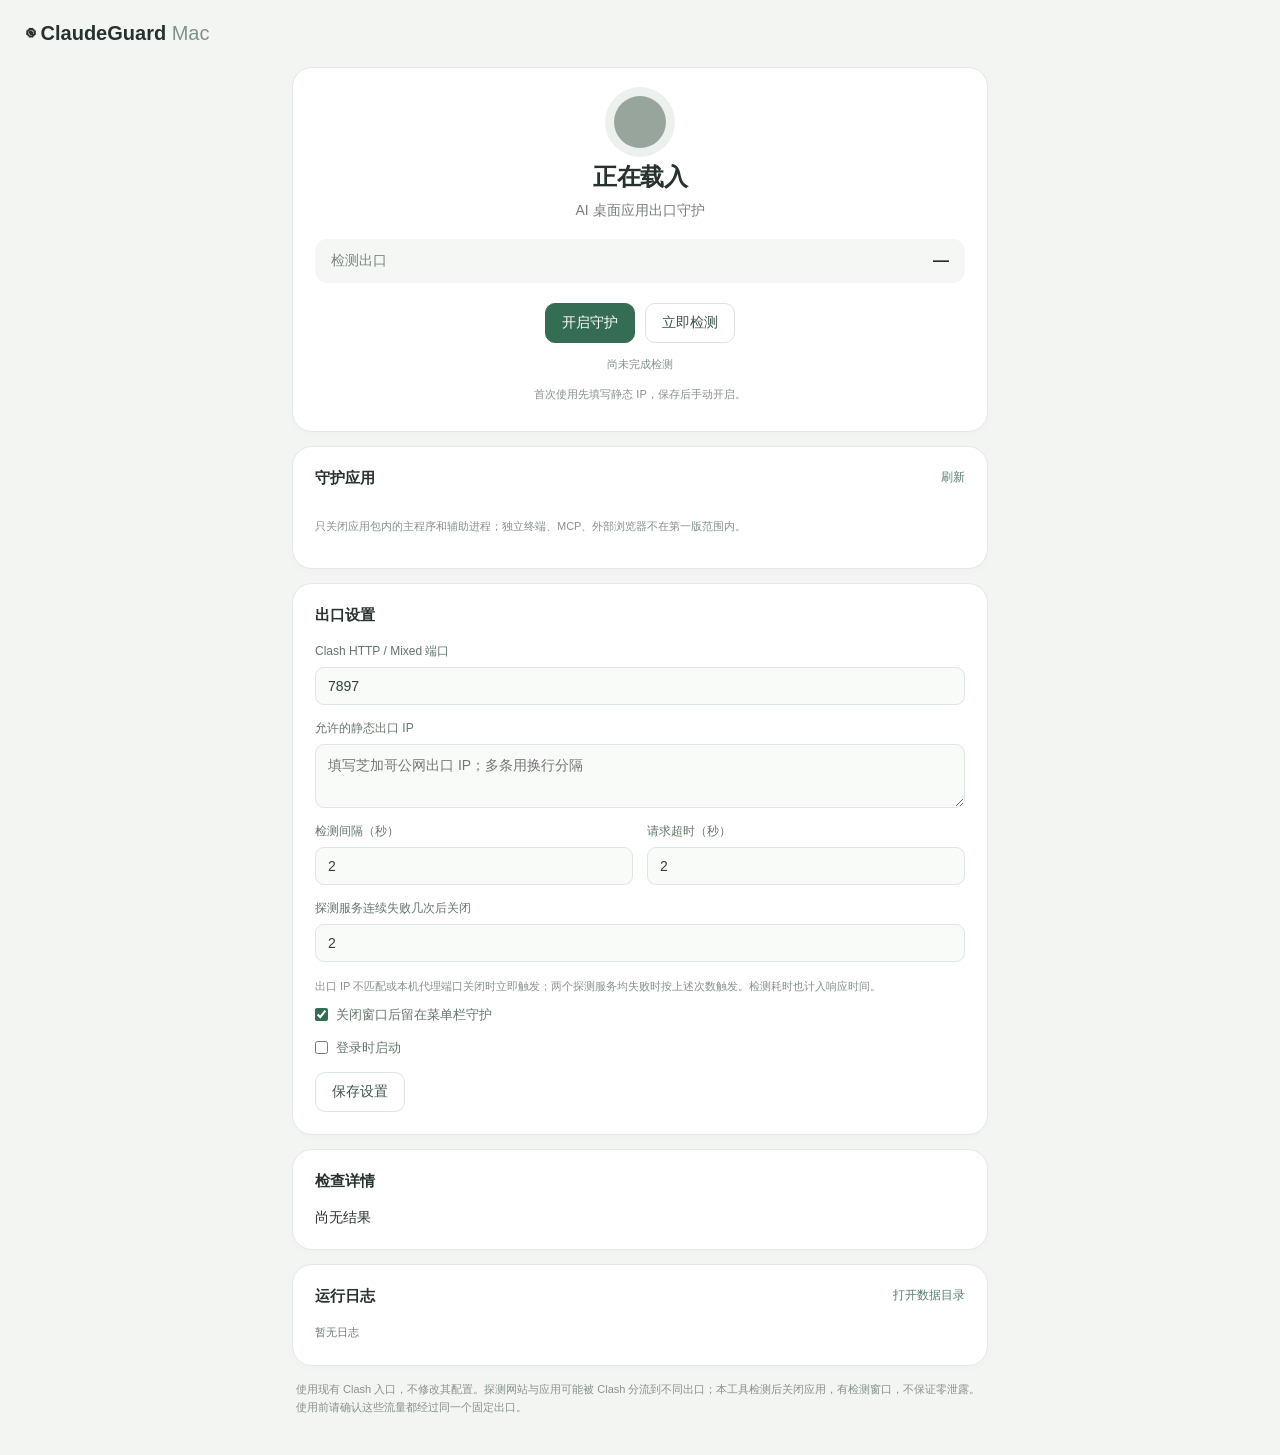
==== ui-mac/index.html @ 76ccbee1 "Publish ClaudeGuard Mac 2.10.4 source" ====
<!doctype html><html lang="zh-CN"><head><meta charset="utf-8"><meta name="viewport" content="width=device-width,initial-scale=1"><title>ClaudeGuard Mac</title><link rel="stylesheet" href="app.css"></head><body>
<header><div class="brand">◉ ClaudeGuard <span>Mac</span></div><span id="version"></span></header>
<main>
<section class="card status"><div id="lamp" class="lamp"></div><h1 id="title">正在载入</h1><p id="subtitle">AI 桌面应用出口守护</p><div class="ip"><span>检测出口</span><strong id="ip">—</strong></div><div class="actions"><button id="arm" class="primary">开启守护</button><button id="check">立即检测</button></div><p class="hint" id="lastCheck">尚未完成检测</p><small id="mode">首次使用先填写静态 IP，保存后手动开启。</small></section>
<section class="card"><div class="section-title"><h2>守护应用</h2><button class="text" id="refreshApps">刷新</button></div><div id="apps"></div><p class="hint">只关闭应用包内的主程序和辅助进程；独立终端、MCP、外部浏览器不在第一版范围内。</p></section>
<section class="card"><h2>出口设置</h2><label>Clash HTTP / Mixed 端口<input id="port" type="number" min="1" max="65535" value="7897"></label><label>允许的静态出口 IP<textarea id="ips" rows="2" placeholder="填写芝加哥公网出口 IP；多条用换行分隔"></textarea></label><div class="columns"><label>检测间隔（秒）<input id="interval" type="number" min="1" max="60" value="2"></label><label>请求超时（秒）<input id="timeout" type="number" min="1" max="10" value="2"></label></div><label>探测服务连续失败几次后关闭<input id="threshold" type="number" min="1" max="5" value="2"></label><p class="hint">出口 IP 不匹配或本机代理端口关闭时立即触发；两个探测服务均失败时按上述次数触发。检测耗时也计入响应时间。</p><label class="toggle"><input id="closeTray" type="checkbox" checked>关闭窗口后留在菜单栏守护</label><label class="toggle"><input id="autostart" type="checkbox">登录时启动</label><button id="save">保存设置</button></section>
<section class="card"><h2>检查详情</h2><div id="steps" class="steps">尚无结果</div></section>
<section class="card"><div class="section-title"><h2>运行日志</h2><button id="data" class="text">打开数据目录</button></div><pre id="logs">暂无日志</pre></section>
<p class="footnote">使用现有 Clash 入口，不修改其配置。探测网站与应用可能被 Clash 分流到不同出口；本工具检测后关闭应用，有检测窗口，不保证零泄露。使用前请确认这些流量都经过同一个固定出口。</p>
<div id="message" role="status"></div>
</main><script src="main.js"></script></body></html>
---- ui-mac/app.css ----
:root{font-family:-apple-system,BlinkMacSystemFont,"SF Pro Text",sans-serif;color:#27322f;background:#f3f5f3;font-size:14px}*{box-sizing:border-box}body{margin:0}header{padding:22px 25px 8px;display:flex;align-items:center;justify-content:space-between}.brand{font-weight:700;font-size:20px}.brand span{color:#809289;font-weight:400}#version{color:#839087;font-size:12px}main{padding:14px 22px 28px;max-width:740px;margin:auto}.card{background:#fff;border:1px solid #e4e9e5;border-radius:20px;padding:22px;margin-bottom:14px;box-shadow:0 3px 12px #1d342504}.status{text-align:center;padding:28px 22px}.lamp{width:52px;height:52px;border-radius:50%;margin:0 auto 13px;background:#97a59d;box-shadow:0 0 0 9px #edf1ee}.lamp.good{background:#398365;box-shadow:0 0 0 9px #e8f4ec}.lamp.bad{background:#ce7459;box-shadow:0 0 0 9px #fbede7}.lamp.busy{opacity:.65}h1{font-size:24px;margin:12px 0 6px;letter-spacing:-.5px}h2{font-size:15px;margin:0 0 18px}p{line-height:1.6;color:#768078}#subtitle{margin:5px 0 18px;min-height:22px}.ip{display:flex;justify-content:space-between;align-items:center;padding:13px 16px;background:#f5f7f5;border-radius:12px;margin-bottom:20px}.ip span{color:#78877f}.ip strong{font-variant-numeric:tabular-nums;font-size:16px}.actions{display:flex;gap:10px;justify-content:center;margin-bottom:12px}button{font:inherit;border:1px solid #dce5df;border-radius:10px;background:white;padding:10px 16px;color:#3d5549;cursor:pointer}button:hover{background:#f0f5f1}button:disabled{opacity:.45;cursor:default}.primary{background:#356d54;color:white;border-color:#356d54}.primary:hover{background:#2d6049}.primary.off{background:#fff0e8;color:#97482e;border-color:#f0d7c7}.text{border:0;padding:0;color:#57806b;font-size:12px;background:transparent}.section-title{display:flex;align-items:start;justify-content:space-between}label{display:block;color:#65756a;font-size:12px;margin-bottom:15px}input,textarea{display:block;width:100%;margin-top:7px;padding:10px 12px;background:#f9fbf9;border:1px solid #dfe7e1;border-radius:9px;font:inherit;font-size:14px;color:#2f4437}textarea{resize:vertical;line-height:1.5}.columns{display:flex;gap:14px}.columns label{flex:1}.toggle{display:flex;align-items:center;font-size:13px;gap:8px}.toggle input{width:auto;margin:0;accent-color:#356d54}.hint,.footnote,small{font-size:11px;line-height:1.65;color:#86928a}.app-row{display:flex;align-items:center;gap:10px;padding:11px 0;border-bottom:1px solid #eff3ef}.app-row:last-child{border:0}.app-row input{width:auto;margin:0;accent-color:#356d54}.app-detail{flex:1}.app-name{font-weight:600}.app-meta{display:block;font-size:11px;color:#87938c;margin-top:4px}.app-row button{padding:6px 12px;font-size:12px}pre{font-family:ui-monospace,monospace;font-size:11px;line-height:1.7;white-space:pre-wrap;max-height:180px;overflow:auto;color:#6c7b71;margin:0}.step{padding:9px 0;color:#79847b;border-bottom:1px solid #edf1ee;font-size:12px}.step strong{color:#496b55}.footnote{padding:0 4px}#message{position:fixed;bottom:20px;left:22px;right:22px;background:#273e30;color:white;border-radius:12px;padding:13px 16px;display:none;box-shadow:0 8px 30px #0002;z-index:10}@keyframes pulse{50%{opacity:.4}}@media(prefers-color-scheme:dark){:root{color:#d4dfd6;background:#18211c}.card{background:#202d25;border-color:#34443a}.ip,input,textarea{background:#19251e;color:#d6e3d9;border-color:#384a3d}button{background:#293b2f;color:#d4e5d8;border-color:#3a5040}.primary{background:#417d5d}.step,.app-row{border-color:#344238}.step strong{color:#99bd9f}.lamp{box-shadow:0 0 0 9px #344039}}
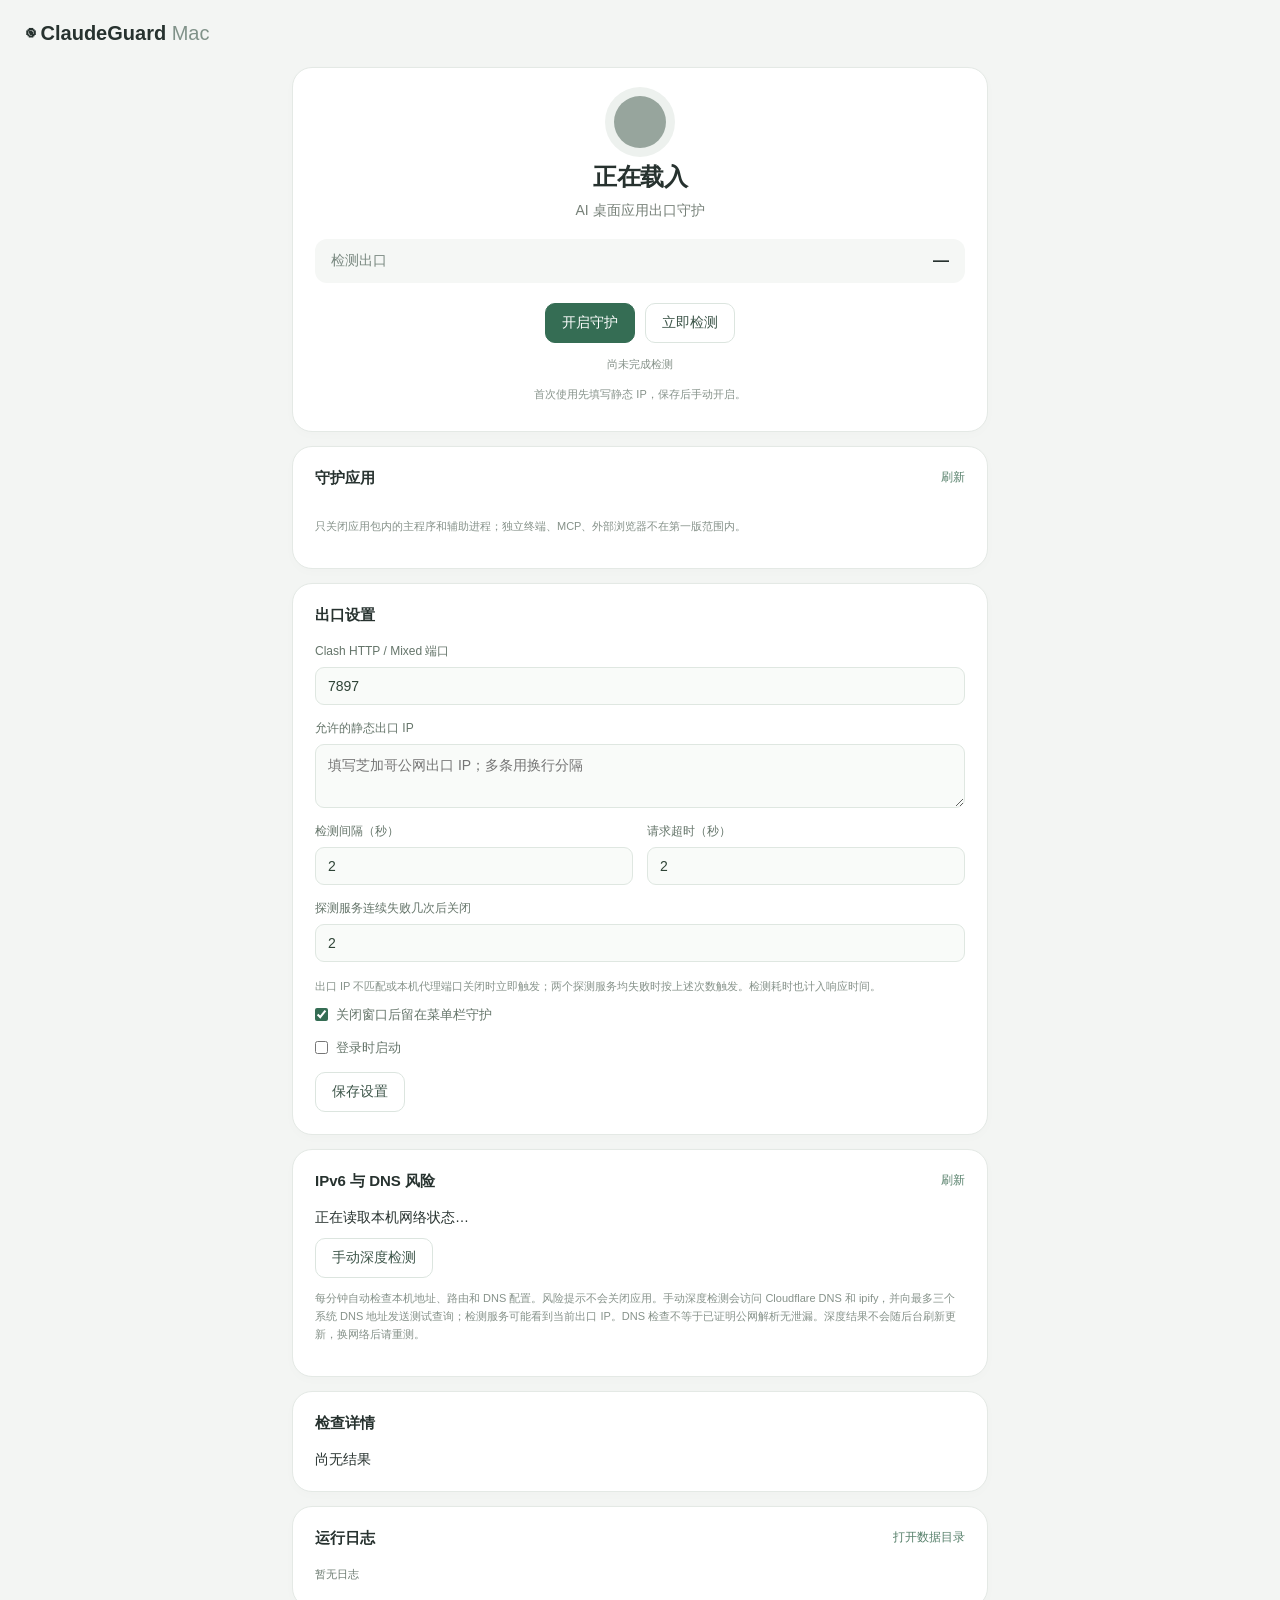
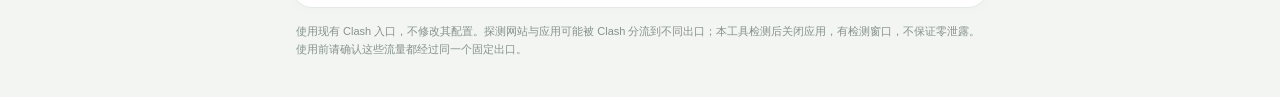
==== commit b9dad2aa: "Add IPv6 and DNS diagnostics and original app icon (2.11.2)" ====
--- a/ui-mac/index.html
+++ b/ui-mac/index.html
@@ -4,6 +4,7 @@
 <section class="card status"><div id="lamp" class="lamp"></div><h1 id="title">正在载入</h1><p id="subtitle">AI 桌面应用出口守护</p><div class="ip"><span>检测出口</span><strong id="ip">—</strong></div><div class="actions"><button id="arm" class="primary">开启守护</button><button id="check">立即检测</button></div><p class="hint" id="lastCheck">尚未完成检测</p><small id="mode">首次使用先填写静态 IP，保存后手动开启。</small></section>
 <section class="card"><div class="section-title"><h2>守护应用</h2><button class="text" id="refreshApps">刷新</button></div><div id="apps"></div><p class="hint">只关闭应用包内的主程序和辅助进程；独立终端、MCP、外部浏览器不在第一版范围内。</p></section>
 <section class="card"><h2>出口设置</h2><label>Clash HTTP / Mixed 端口<input id="port" type="number" min="1" max="65535" value="7897"></label><label>允许的静态出口 IP<textarea id="ips" rows="2" placeholder="填写芝加哥公网出口 IP；多条用换行分隔"></textarea></label><div class="columns"><label>检测间隔（秒）<input id="interval" type="number" min="1" max="60" value="2"></label><label>请求超时（秒）<input id="timeout" type="number" min="1" max="10" value="2"></label></div><label>探测服务连续失败几次后关闭<input id="threshold" type="number" min="1" max="5" value="2"></label><p class="hint">出口 IP 不匹配或本机代理端口关闭时立即触发；两个探测服务均失败时按上述次数触发。检测耗时也计入响应时间。</p><label class="toggle"><input id="closeTray" type="checkbox" checked>关闭窗口后留在菜单栏守护</label><label class="toggle"><input id="autostart" type="checkbox">登录时启动</label><button id="save">保存设置</button></section>
+<section class="card"><div class="section-title"><h2>IPv6 与 DNS 风险</h2><button id="riskRefresh" class="text">刷新</button></div><div id="risks">正在读取本机网络状态…</div><p id="riskTime" class="hint"></p><button id="riskDeep">手动深度检测</button><p class="hint">每分钟自动检查本机地址、路由和 DNS 配置。风险提示不会关闭应用。手动深度检测会访问 Cloudflare DNS 和 ipify，并向最多三个系统 DNS 地址发送测试查询；检测服务可能看到当前出口 IP。DNS 检查不等于已证明公网解析无泄漏。深度结果不会随后台刷新更新，换网络后请重测。</p></section>
 <section class="card"><h2>检查详情</h2><div id="steps" class="steps">尚无结果</div></section>
 <section class="card"><div class="section-title"><h2>运行日志</h2><button id="data" class="text">打开数据目录</button></div><pre id="logs">暂无日志</pre></section>
 <p class="footnote">使用现有 Clash 入口，不修改其配置。探测网站与应用可能被 Clash 分流到不同出口；本工具检测后关闭应用，有检测窗口，不保证零泄露。使用前请确认这些流量都经过同一个固定出口。</p>
--- a/ui-mac/app.css
+++ b/ui-mac/app.css
@@ -1 +1,3 @@
 :root{font-family:-apple-system,BlinkMacSystemFont,"SF Pro Text",sans-serif;color:#27322f;background:#f3f5f3;font-size:14px}*{box-sizing:border-box}body{margin:0}header{padding:22px 25px 8px;display:flex;align-items:center;justify-content:space-between}.brand{font-weight:700;font-size:20px}.brand span{color:#809289;font-weight:400}#version{color:#839087;font-size:12px}main{padding:14px 22px 28px;max-width:740px;margin:auto}.card{background:#fff;border:1px solid #e4e9e5;border-radius:20px;padding:22px;margin-bottom:14px;box-shadow:0 3px 12px #1d342504}.status{text-align:center;padding:28px 22px}.lamp{width:52px;height:52px;border-radius:50%;margin:0 auto 13px;background:#97a59d;box-shadow:0 0 0 9px #edf1ee}.lamp.good{background:#398365;box-shadow:0 0 0 9px #e8f4ec}.lamp.bad{background:#ce7459;box-shadow:0 0 0 9px #fbede7}.lamp.busy{opacity:.65}h1{font-size:24px;margin:12px 0 6px;letter-spacing:-.5px}h2{font-size:15px;margin:0 0 18px}p{line-height:1.6;color:#768078}#subtitle{margin:5px 0 18px;min-height:22px}.ip{display:flex;justify-content:space-between;align-items:center;padding:13px 16px;background:#f5f7f5;border-radius:12px;margin-bottom:20px}.ip span{color:#78877f}.ip strong{font-variant-numeric:tabular-nums;font-size:16px}.actions{display:flex;gap:10px;justify-content:center;margin-bottom:12px}button{font:inherit;border:1px solid #dce5df;border-radius:10px;background:white;padding:10px 16px;color:#3d5549;cursor:pointer}button:hover{background:#f0f5f1}button:disabled{opacity:.45;cursor:default}.primary{background:#356d54;color:white;border-color:#356d54}.primary:hover{background:#2d6049}.primary.off{background:#fff0e8;color:#97482e;border-color:#f0d7c7}.text{border:0;padding:0;color:#57806b;font-size:12px;background:transparent}.section-title{display:flex;align-items:start;justify-content:space-between}label{display:block;color:#65756a;font-size:12px;margin-bottom:15px}input,textarea{display:block;width:100%;margin-top:7px;padding:10px 12px;background:#f9fbf9;border:1px solid #dfe7e1;border-radius:9px;font:inherit;font-size:14px;color:#2f4437}textarea{resize:vertical;line-height:1.5}.columns{display:flex;gap:14px}.columns label{flex:1}.toggle{display:flex;align-items:center;font-size:13px;gap:8px}.toggle input{width:auto;margin:0;accent-color:#356d54}.hint,.footnote,small{font-size:11px;line-height:1.65;color:#86928a}.app-row{display:flex;align-items:center;gap:10px;padding:11px 0;border-bottom:1px solid #eff3ef}.app-row:last-child{border:0}.app-row input{width:auto;margin:0;accent-color:#356d54}.app-detail{flex:1}.app-name{font-weight:600}.app-meta{display:block;font-size:11px;color:#87938c;margin-top:4px}.app-row button{padding:6px 12px;font-size:12px}pre{font-family:ui-monospace,monospace;font-size:11px;line-height:1.7;white-space:pre-wrap;max-height:180px;overflow:auto;color:#6c7b71;margin:0}.step{padding:9px 0;color:#79847b;border-bottom:1px solid #edf1ee;font-size:12px}.step strong{color:#496b55}.footnote{padding:0 4px}#message{position:fixed;bottom:20px;left:22px;right:22px;background:#273e30;color:white;border-radius:12px;padding:13px 16px;display:none;box-shadow:0 8px 30px #0002;z-index:10}@keyframes pulse{50%{opacity:.4}}@media(prefers-color-scheme:dark){:root{color:#d4dfd6;background:#18211c}.card{background:#202d25;border-color:#34443a}.ip,input,textarea{background:#19251e;color:#d6e3d9;border-color:#384a3d}button{background:#293b2f;color:#d4e5d8;border-color:#3a5040}.primary{background:#417d5d}.step,.app-row{border-color:#344238}.step strong{color:#99bd9f}.lamp{box-shadow:0 0 0 9px #344039}}
+
+.risk-risk strong{color:#b66335}.risk-unknown strong{color:#8a7a47}
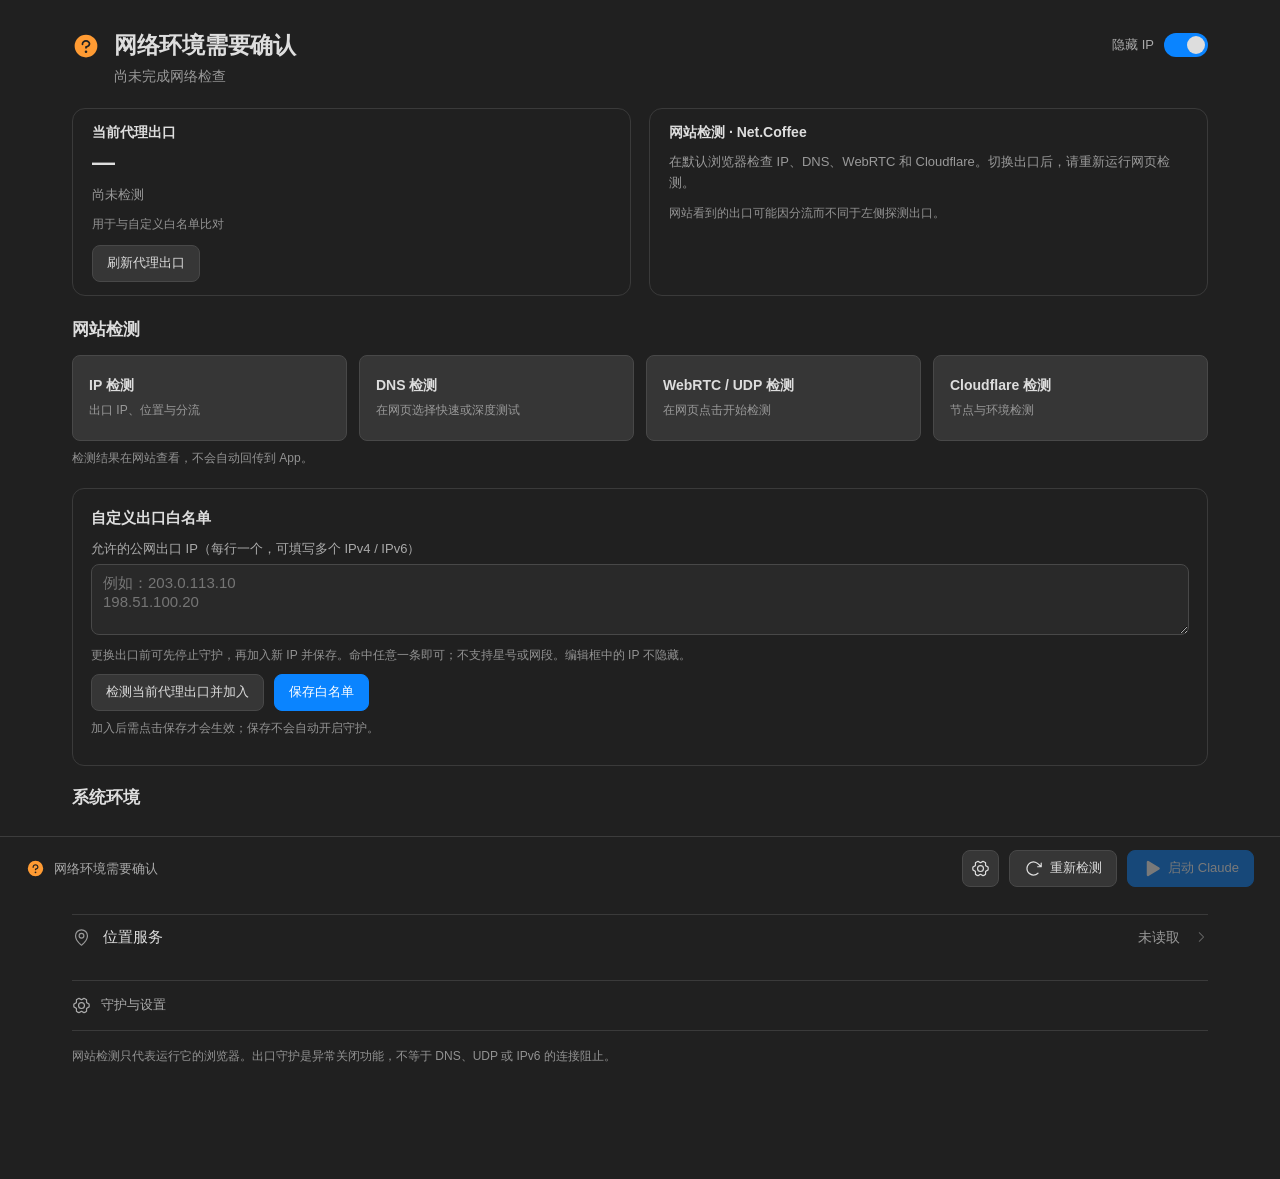
==== commit 386f8fe6: "Add Net.Coffee checks and editable exit whitelist Simplify the dashboard with browser test links and" ====
--- a/ui-mac/index.html
+++ b/ui-mac/index.html
@@ -1,12 +1,23 @@
 <!doctype html><html lang="zh-CN"><head><meta charset="utf-8"><meta name="viewport" content="width=device-width,initial-scale=1"><title>ClaudeGuard Mac</title><link rel="stylesheet" href="app.css"></head><body>
-<header><div class="brand">◉ ClaudeGuard <span>Mac</span></div><span id="version"></span></header>
 <main>
-<section class="card status"><div id="lamp" class="lamp"></div><h1 id="title">正在载入</h1><p id="subtitle">AI 桌面应用出口守护</p><div class="ip"><span>检测出口</span><strong id="ip">—</strong></div><div class="actions"><button id="arm" class="primary">开启守护</button><button id="check">立即检测</button></div><p class="hint" id="lastCheck">尚未完成检测</p><small id="mode">首次使用先填写静态 IP，保存后手动开启。</small></section>
-<section class="card"><div class="section-title"><h2>守护应用</h2><button class="text" id="refreshApps">刷新</button></div><div id="apps"></div><p class="hint">只关闭应用包内的主程序和辅助进程；独立终端、MCP、外部浏览器不在第一版范围内。</p></section>
-<section class="card"><h2>出口设置</h2><label>Clash HTTP / Mixed 端口<input id="port" type="number" min="1" max="65535" value="7897"></label><label>允许的静态出口 IP<textarea id="ips" rows="2" placeholder="填写芝加哥公网出口 IP；多条用换行分隔"></textarea></label><div class="columns"><label>检测间隔（秒）<input id="interval" type="number" min="1" max="60" value="2"></label><label>请求超时（秒）<input id="timeout" type="number" min="1" max="10" value="2"></label></div><label>探测服务连续失败几次后关闭<input id="threshold" type="number" min="1" max="5" value="2"></label><p class="hint">出口 IP 不匹配或本机代理端口关闭时立即触发；两个探测服务均失败时按上述次数触发。检测耗时也计入响应时间。</p><label class="toggle"><input id="closeTray" type="checkbox" checked>关闭窗口后留在菜单栏守护</label><label class="toggle"><input id="autostart" type="checkbox">登录时启动</label><button id="save">保存设置</button></section>
-<section class="card"><div class="section-title"><h2>IPv6 与 DNS 风险</h2><button id="riskRefresh" class="text">刷新</button></div><div id="risks">正在读取本机网络状态…</div><p id="riskTime" class="hint"></p><button id="riskDeep">手动深度检测</button><p class="hint">每分钟自动检查本机地址、路由和 DNS 配置。风险提示不会关闭应用。手动深度检测会访问 Cloudflare DNS 和 ipify，并向最多三个系统 DNS 地址发送测试查询；检测服务可能看到当前出口 IP。DNS 检查不等于已证明公网解析无泄漏。深度结果不会随后台刷新更新，换网络后请重测。</p></section>
-<section class="card"><h2>检查详情</h2><div id="steps" class="steps">尚无结果</div></section>
-<section class="card"><div class="section-title"><h2>运行日志</h2><button id="data" class="text">打开数据目录</button></div><pre id="logs">暂无日志</pre></section>
-<p class="footnote">使用现有 Clash 入口，不修改其配置。探测网站与应用可能被 Clash 分流到不同出口；本工具检测后关闭应用，有检测窗口，不保证零泄露。使用前请确认这些流量都经过同一个固定出口。</p>
-<div id="message" role="status"></div>
-</main><script src="main.js"></script></body></html>
+<header class="overview-header"><div class="headline"><span class="icon question" id="summaryIcon" aria-hidden="true"></span><div><h1 id="title">网络环境需要确认</h1><p id="subtitle">尚未完成网络检查</p></div></div><label class="privacy-toggle">隐藏 IP<input id="hideIP" type="checkbox" role="switch" checked><span class="switch-track" aria-hidden="true"></span></label></header>
+<div class="exit-grid"><article class="exit-card"><h2>当前代理出口</h2><strong class="exit-ip" id="ip">—</strong><p id="proxyPlace">尚未检测</p><p id="exitMatch" class="hint">用于与自定义白名单比对</p><button id="refreshExit">刷新代理出口</button></article><article class="exit-card"><h2>网站检测 · Net.Coffee</h2><p>在默认浏览器检查 IP、DNS、WebRTC 和 Cloudflare。切换出口后，请重新运行网页检测。</p><p class="hint">网站看到的出口可能因分流而不同于左侧探测出口。</p></article></div>
+<section class="check-section"><h2>网站检测</h2><div class="coffee-grid">
+<button class="coffee-test" data-target="ip"><strong>IP 检测</strong><span>出口 IP、位置与分流</span></button>
+<button class="coffee-test" data-target="dns"><strong>DNS 检测</strong><span>在网页选择快速或深度测试</span></button>
+<button class="coffee-test" data-target="webrtc"><strong>WebRTC / UDP 检测</strong><span>在网页点击开始检测</span></button>
+<button class="coffee-test" data-target="cloudflare"><strong>Cloudflare 检测</strong><span>节点与环境检测</span></button>
+</div><p id="websiteStatus" class="hint">检测结果在网站查看，不会自动回传到 App。</p></section>
+<section class="settings-section whitelist-panel"><div class="section-title"><h2>自定义出口白名单</h2><span id="whitelistCount" class="hint"></span></div><label for="ips">允许的公网出口 IP（每行一个，可填写多个 IPv4 / IPv6）</label><textarea id="ips" rows="3" placeholder="例如：203.0.113.10&#10;198.51.100.20"></textarea><p class="hint">更换出口前可先停止守护，再加入新 IP 并保存。命中任意一条即可；不支持星号或网段。编辑框中的 IP 不隐藏。</p><div class="actions"><button id="addCurrentIP">检测当前代理出口并加入</button><button id="saveWhitelist" class="primary">保存白名单</button></div><p id="whitelistStatus" class="hint" role="status">加入后需点击保存才会生效；保存不会自动开启守护。</p></section>
+<section class="check-section environment"><h2>系统环境</h2>
+<details class="check-item" id="timezoneRow"><summary><span class="icon clock state-icon"></span><span class="row-label">时区</span><span class="row-value">未读取</span><span class="icon caret"></span></summary><div class="row-detail"><p id="timezoneDetail">读取 macOS 时区；与出口时区不同只是环境信息，不自动判定泄露。</p></div></details>
+<details class="check-item" id="languageRow"><summary><span class="icon translate state-icon"></span><span class="row-label">系统语言</span><span class="row-value">未读取</span><span class="icon caret"></span></summary><div class="row-detail"><p id="languageDetail">读取系统首选语言，不修改任何设置。</p></div></details>
+<details class="check-item" id="locationRow"><summary><span class="icon location state-icon"></span><span class="row-label">位置服务</span><span class="row-value">未读取</span><span class="icon caret"></span></summary><div class="row-detail"><p id="locationDetail">仅读取系统总开关，不请求位置权限或经纬度；不代表 Claude 或浏览器的位置权限。</p></div></details>
+</section>
+<details class="advanced" id="advanced"><summary><span class="icon gear"></span>守护与设置<span id="version"></span></summary><div class="advanced-body">
+<section class="settings-section"><h2>出口守护</h2><p id="mode"></p><div class="actions"><button id="arm">开启守护</button><button id="check">检查代理出口</button></div><p id="lastCheck" class="hint"></p><div class="section-title"><h2>异常关闭对象</h2><button id="refreshApps" class="text">刷新</button></div><div id="apps"></div><p class="hint">只关闭已勾选的应用包内进程；此功能有检测窗口，不等于连接阻止。</p></section>
+<section class="settings-section"><h2>出口设置</h2><label>Clash HTTP / Mixed 端口<input id="port" type="number" min="1" max="65535"></label><div class="columns"><label>检测间隔（秒）<input id="interval" type="number" min="1" max="60"></label><label>请求超时（秒）<input id="timeout" type="number" min="1" max="10"></label><label>连续失败次数<input id="threshold" type="number" min="1" max="5"></label></div><label class="toggle"><input id="closeTray" type="checkbox">关闭窗口后留在菜单栏</label><label class="toggle"><input id="autostart" type="checkbox">登录时启动</label><button id="save">保存设置</button></section>
+<section class="settings-section"><h2>代理检查详情</h2><div id="steps"></div><div class="section-title"><h2>运行日志</h2><button id="data" class="text">打开数据目录</button></div><pre id="logs">暂无日志</pre></section></div></details>
+<p class="footnote" id="scopeNote">网站检测只代表运行它的浏览器。出口守护是异常关闭功能，不等于 DNS、UDP 或 IPv6 的连接阻止。</p>
+</main>
+<footer><div class="footer-status"><span id="footerIcon" class="icon question"></span><span id="footerTitle">网络环境需要确认</span></div><div class="actions"><button id="settingsButton" class="icon-button" aria-label="守护与设置"><span class="icon gear"></span></button><button id="retest" title="刷新代理出口，并打开 Net.Coffee IP 检测页"><span class="icon refresh"></span>重新检测</button><button id="launchClaude" class="primary" disabled><span class="icon play"></span><span id="launchClaudeLabel">启动 Claude</span></button></div></footer><div id="message" role="status"></div><script src="main.js"></script></body></html>
--- a/ui-mac/app.css
+++ b/ui-mac/app.css
@@ -1,3 +1,5 @@
-:root{font-family:-apple-system,BlinkMacSystemFont,"SF Pro Text",sans-serif;color:#27322f;background:#f3f5f3;font-size:14px}*{box-sizing:border-box}body{margin:0}header{padding:22px 25px 8px;display:flex;align-items:center;justify-content:space-between}.brand{font-weight:700;font-size:20px}.brand span{color:#809289;font-weight:400}#version{color:#839087;font-size:12px}main{padding:14px 22px 28px;max-width:740px;margin:auto}.card{background:#fff;border:1px solid #e4e9e5;border-radius:20px;padding:22px;margin-bottom:14px;box-shadow:0 3px 12px #1d342504}.status{text-align:center;padding:28px 22px}.lamp{width:52px;height:52px;border-radius:50%;margin:0 auto 13px;background:#97a59d;box-shadow:0 0 0 9px #edf1ee}.lamp.good{background:#398365;box-shadow:0 0 0 9px #e8f4ec}.lamp.bad{background:#ce7459;box-shadow:0 0 0 9px #fbede7}.lamp.busy{opacity:.65}h1{font-size:24px;margin:12px 0 6px;letter-spacing:-.5px}h2{font-size:15px;margin:0 0 18px}p{line-height:1.6;color:#768078}#subtitle{margin:5px 0 18px;min-height:22px}.ip{display:flex;justify-content:space-between;align-items:center;padding:13px 16px;background:#f5f7f5;border-radius:12px;margin-bottom:20px}.ip span{color:#78877f}.ip strong{font-variant-numeric:tabular-nums;font-size:16px}.actions{display:flex;gap:10px;justify-content:center;margin-bottom:12px}button{font:inherit;border:1px solid #dce5df;border-radius:10px;background:white;padding:10px 16px;color:#3d5549;cursor:pointer}button:hover{background:#f0f5f1}button:disabled{opacity:.45;cursor:default}.primary{background:#356d54;color:white;border-color:#356d54}.primary:hover{background:#2d6049}.primary.off{background:#fff0e8;color:#97482e;border-color:#f0d7c7}.text{border:0;padding:0;color:#57806b;font-size:12px;background:transparent}.section-title{display:flex;align-items:start;justify-content:space-between}label{display:block;color:#65756a;font-size:12px;margin-bottom:15px}input,textarea{display:block;width:100%;margin-top:7px;padding:10px 12px;background:#f9fbf9;border:1px solid #dfe7e1;border-radius:9px;font:inherit;font-size:14px;color:#2f4437}textarea{resize:vertical;line-height:1.5}.columns{display:flex;gap:14px}.columns label{flex:1}.toggle{display:flex;align-items:center;font-size:13px;gap:8px}.toggle input{width:auto;margin:0;accent-color:#356d54}.hint,.footnote,small{font-size:11px;line-height:1.65;color:#86928a}.app-row{display:flex;align-items:center;gap:10px;padding:11px 0;border-bottom:1px solid #eff3ef}.app-row:last-child{border:0}.app-row input{width:auto;margin:0;accent-color:#356d54}.app-detail{flex:1}.app-name{font-weight:600}.app-meta{display:block;font-size:11px;color:#87938c;margin-top:4px}.app-row button{padding:6px 12px;font-size:12px}pre{font-family:ui-monospace,monospace;font-size:11px;line-height:1.7;white-space:pre-wrap;max-height:180px;overflow:auto;color:#6c7b71;margin:0}.step{padding:9px 0;color:#79847b;border-bottom:1px solid #edf1ee;font-size:12px}.step strong{color:#496b55}.footnote{padding:0 4px}#message{position:fixed;bottom:20px;left:22px;right:22px;background:#273e30;color:white;border-radius:12px;padding:13px 16px;display:none;box-shadow:0 8px 30px #0002;z-index:10}@keyframes pulse{50%{opacity:.4}}@media(prefers-color-scheme:dark){:root{color:#d4dfd6;background:#18211c}.card{background:#202d25;border-color:#34443a}.ip,input,textarea{background:#19251e;color:#d6e3d9;border-color:#384a3d}button{background:#293b2f;color:#d4e5d8;border-color:#3a5040}.primary{background:#417d5d}.step,.app-row{border-color:#344238}.step strong{color:#99bd9f}.lamp{box-shadow:0 0 0 9px #344039}}
+:root{font-family:-apple-system,BlinkMacSystemFont,"SF Pro Text","PingFang SC",sans-serif;font-size:15px;color:#dedede;background:#202020;color-scheme:dark;--muted:#999;--border:#3a3a3a;--good:#31c45f;--warn:#ff9b33;--bad:#ff6666;--blue:#0a84ff}*{box-sizing:border-box}body{margin:0}main{max-width:1200px;margin:auto;padding:38px 32px 102px}.overview-header{display:flex;justify-content:space-between;gap:20px;align-items:flex-start;margin:0 0 26px}.headline{display:flex;gap:14px;align-items:flex-start}.headline>.icon{width:28px;height:28px;margin-top:2px;color:var(--warn)}h1{font-size:23px;line-height:1.35;margin:0;font-weight:650;letter-spacing:-.3px}h2{font-size:17px;line-height:1.4;margin:0 0 16px;font-weight:600}p{line-height:1.65;color:var(--muted);margin:8px 0}#subtitle{font-size:14px;margin:4px 0 0}.privacy-toggle{position:relative;display:flex;gap:10px;align-items:center;font-size:13px;color:#aaa;white-space:nowrap;margin:3px 0 0;cursor:pointer}.privacy-toggle input{position:absolute;right:0;width:44px;height:24px;opacity:0;margin:0;cursor:pointer}.switch-track{width:44px;height:24px;border-radius:20px;background:#555;padding:3px;pointer-events:none}.switch-track:after{content:"";display:block;width:18px;height:18px;border-radius:50%;background:#ddd;transition:transform .15s}.privacy-toggle input:checked+.switch-track{background:var(--blue)}.privacy-toggle input:checked+.switch-track:after{transform:translateX(20px)}.privacy-toggle input:focus-visible+.switch-track{outline:2px solid #fff;outline-offset:4px}.exit-grid{display:grid;grid-template-columns:1fr 1fr;gap:18px;margin-bottom:28px}.exit-card{border:1px solid var(--border);border-radius:13px;padding:17px 19px;min-height:140px}.exit-card h2{font-size:14px;margin:0 0 6px}.exit-ip{display:block;font-size:23px;font-weight:600;letter-spacing:.5px;font-variant-numeric:tabular-nums}.exit-card p{font-size:13px;margin:8px 0 10px}.exit-card summary{font-size:12px;color:#a2a2a2;display:flex;gap:4px;align-items:center}.exit-card .hint{font-size:12px}.latency{font-size:12px;color:var(--warn)}.section-title{display:flex;justify-content:space-between;align-items:center;gap:12px}.check-section{margin-bottom:27px}.check-section h2{margin:0 0 13px}.check-item{border-bottom:1px solid var(--border)}.check-item:last-child{border-bottom:0}summary{list-style:none;cursor:pointer}summary::-webkit-details-marker{display:none}.check-item>summary{display:flex;align-items:center;gap:12px;min-height:53px;padding:10px 0}.row-label{font-weight:500;flex:1;min-width:90px}.row-value{font-size:14px;color:var(--muted);text-align:right;max-width:56%;line-height:1.45}.check-item>summary>.caret{color:#686868;margin-left:2px;width:14px;height:14px;flex-shrink:0}.state-icon{color:var(--muted)}.check-item[data-state=good] .state-icon,.check-item[data-state=good] .row-value{color:var(--good)}.check-item[data-state=risk] .state-icon,.check-item[data-state=risk] .row-value{color:var(--bad)}.check-item[data-state=observed] .row-value{color:#b6b6b6}.check-item[data-state=busy] .state-icon{color:var(--warn)}.row-detail{padding:0 26px 17px 31px;font-size:13px}.row-detail p{margin:4px 0 12px}.row-detail pre{margin:10px 0;background:#262626;padding:12px;border:1px solid #383838;border-radius:8px}.icon{display:inline-block;width:19px;height:19px;flex-shrink:0;background:currentColor;mask:var(--asset) center/contain no-repeat;-webkit-mask:var(--asset) center/contain no-repeat;vertical-align:middle}.question{--asset:url('icons/question-fill.svg')}.check{--asset:url('icons/check-circle-fill.svg')}.warning{--asset:url('icons/warning-circle-fill.svg')}.clock{--asset:url('icons/clock-regular.svg')}.caret{--asset:url('icons/caret-right-regular.svg')}.refresh{--asset:url('icons/arrow-clockwise-regular.svg')}.translate{--asset:url('icons/translate-regular.svg')}.location{--asset:url('icons/map-pin-regular.svg')}.gear{--asset:url('icons/gear-six-regular.svg')}.play{--asset:url('icons/play-fill.svg')}details[open]>summary>.caret,details[open]>summary .caret{transform:rotate(90deg)}button{font:inherit;font-size:13px;padding:9px 14px;border:1px solid #484848;border-radius:8px;background:#363636;color:#ddd;cursor:pointer;display:inline-flex;gap:7px;align-items:center;justify-content:center;line-height:1.3}button:hover{background:#444}button:disabled{opacity:.4;cursor:default}.primary{background:var(--blue);border-color:var(--blue);color:white}.primary:hover{background:#2392ff}.text{border:0;background:transparent;padding:0;color:#a7bfe3;font-size:12px}.actions{display:flex;flex-wrap:wrap;gap:10px;align-items:center}.advanced{margin-top:8px;border-top:1px solid var(--border);border-bottom:1px solid var(--border)}.advanced>summary{display:flex;gap:10px;padding:15px 0;color:#aaa;font-size:13px}.advanced #version{margin-left:auto;font-size:11px}.advanced-body{padding:2px 0 15px}.settings-section{padding:15px 0;border-bottom:1px solid #343434}.settings-section:last-child{border:0}.settings-section h2{font-size:15px}.hint,.footnote{font-size:12px;color:#929292;line-height:1.65}.footnote{margin-top:16px}.columns{display:flex;gap:14px}.columns label{flex:1;min-width:0}label{display:block;font-size:13px;color:#aaa;margin:0 0 14px}input,textarea{font:inherit;color:#ddd;background:#292929;border:1px solid #484848;border-radius:8px;width:100%;padding:9px 11px;margin-top:6px}textarea{resize:vertical}.toggle{display:flex;gap:9px;align-items:flex-start;line-height:1.6;margin-top:16px}.toggle input{width:auto;margin:3px 0 0;accent-color:var(--blue)}.app-row{display:flex;gap:10px;align-items:center;border-bottom:1px solid #363636;padding:10px 0}.app-row input{width:auto;margin:0;accent-color:var(--blue)}.app-detail{flex:1}.app-name{font-size:14px}.app-meta{display:block;font-size:12px;color:#909090;margin-top:3px}pre{font:12px/1.7 ui-monospace,SFMono-Regular,monospace;white-space:pre-wrap;overflow-wrap:anywhere;max-height:220px;overflow:auto;margin:5px 0;color:#aaa}.step{padding:9px 0;font-size:12px;line-height:1.65;border-bottom:1px solid #383838}.step strong{color:#bbb}.risk-risk strong{color:var(--bad)}.risk-unknown strong{color:#d3b382}footer{position:fixed;bottom:0;left:0;right:0;min-height:64px;padding:12px 26px;background:#202020;border-top:1px solid #3c3c3c;display:flex;justify-content:space-between;gap:15px;align-items:center;z-index:5}.footer-status{display:flex;gap:9px;align-items:center;font-size:13px;color:#aaa}.footer-status .icon{color:var(--warn)}footer .actions{flex-wrap:nowrap}footer button{padding:8px 14px}footer .icon-button{padding:8px}.footer-status span:last-child{max-width:250px}#message{position:fixed;bottom:78px;left:50%;transform:translateX(-50%);max-width:calc(100% - 40px);padding:13px 18px;border:1px solid #555;border-radius:10px;background:#343434;box-shadow:0 6px 24px #0006;color:#eee;font-size:13px;z-index:10;display:none}button:focus-visible,summary:focus-visible{outline:2px solid #84bbff;outline-offset:3px}@media(min-width:1000px){main{padding:44px 32px 104px}.exit-grid{margin-bottom:31px}.check-item>summary{min-height:56px}}@media(max-width:600px){main{padding:25px 22px 112px}h1{font-size:20px}.overview-header{gap:10px}.headline{gap:10px}.privacy-toggle{font-size:11px;gap:6px}.exit-grid{gap:10px}.exit-card{padding:14px 12px}.exit-ip{font-size:20px}.exit-card p{font-size:12px}.row-label{font-size:14px}.row-value{font-size:12px;max-width:49%}.check-item>summary{gap:9px}.row-detail{padding-left:28px;padding-right:0}footer{padding:11px 15px}.footer-status{font-size:11px;gap:5px}.footer-status span:last-child{max-width:145px}footer .actions{gap:6px}footer button{font-size:12px;padding:8px 10px}.columns{flex-wrap:wrap}.columns label{min-width:120px}.footnote{font-size:11px}}
+/* Fit the full overview in the native 980 × 860 management window. */
+@media(min-width:601px){main{padding-top:30px}.overview-header{margin-bottom:20px}.exit-card{min-height:122px;padding-top:14px;padding-bottom:13px}.exit-grid{margin-bottom:22px}.check-section{margin-bottom:20px}.check-item>summary{min-height:48px}.environment .check-item>summary{min-height:45px}}
 
-.risk-risk strong{color:#b66335}.risk-unknown strong{color:#8a7a47}
+.coffee-grid{display:grid;grid-template-columns:repeat(4,minmax(0,1fr));gap:12px}.coffee-test{display:flex;flex-direction:column;align-items:flex-start;text-align:left;padding:16px;min-height:86px}.coffee-test strong{font-size:14px}.coffee-test span{color:var(--muted);font-size:12px;line-height:1.5}.whitelist-panel{border:1px solid var(--border);border-radius:12px;padding:18px;margin:20px 0}.whitelist-panel h2{margin-bottom:0}.whitelist-panel .section-title{margin-bottom:12px}.whitelist-panel label{margin-bottom:0}@media(max-width:750px){.coffee-grid{grid-template-columns:repeat(2,minmax(0,1fr))}}
